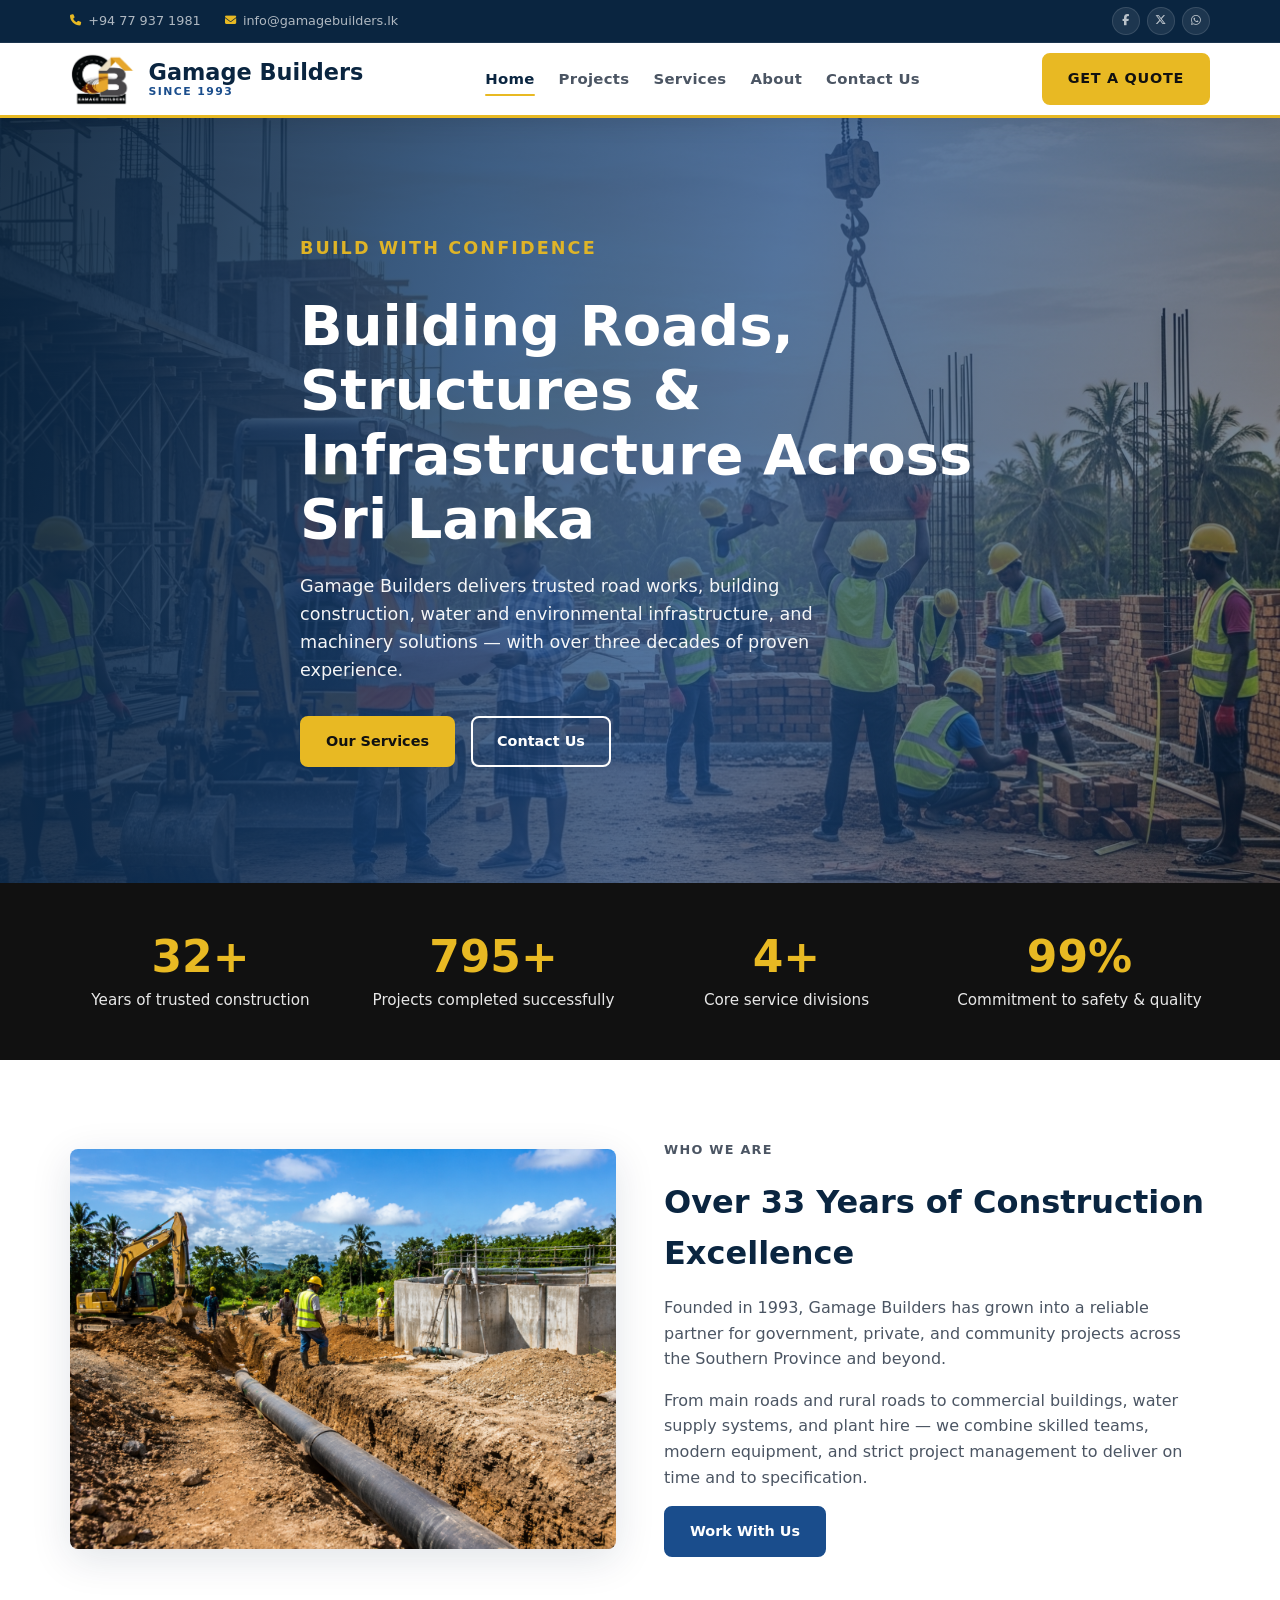
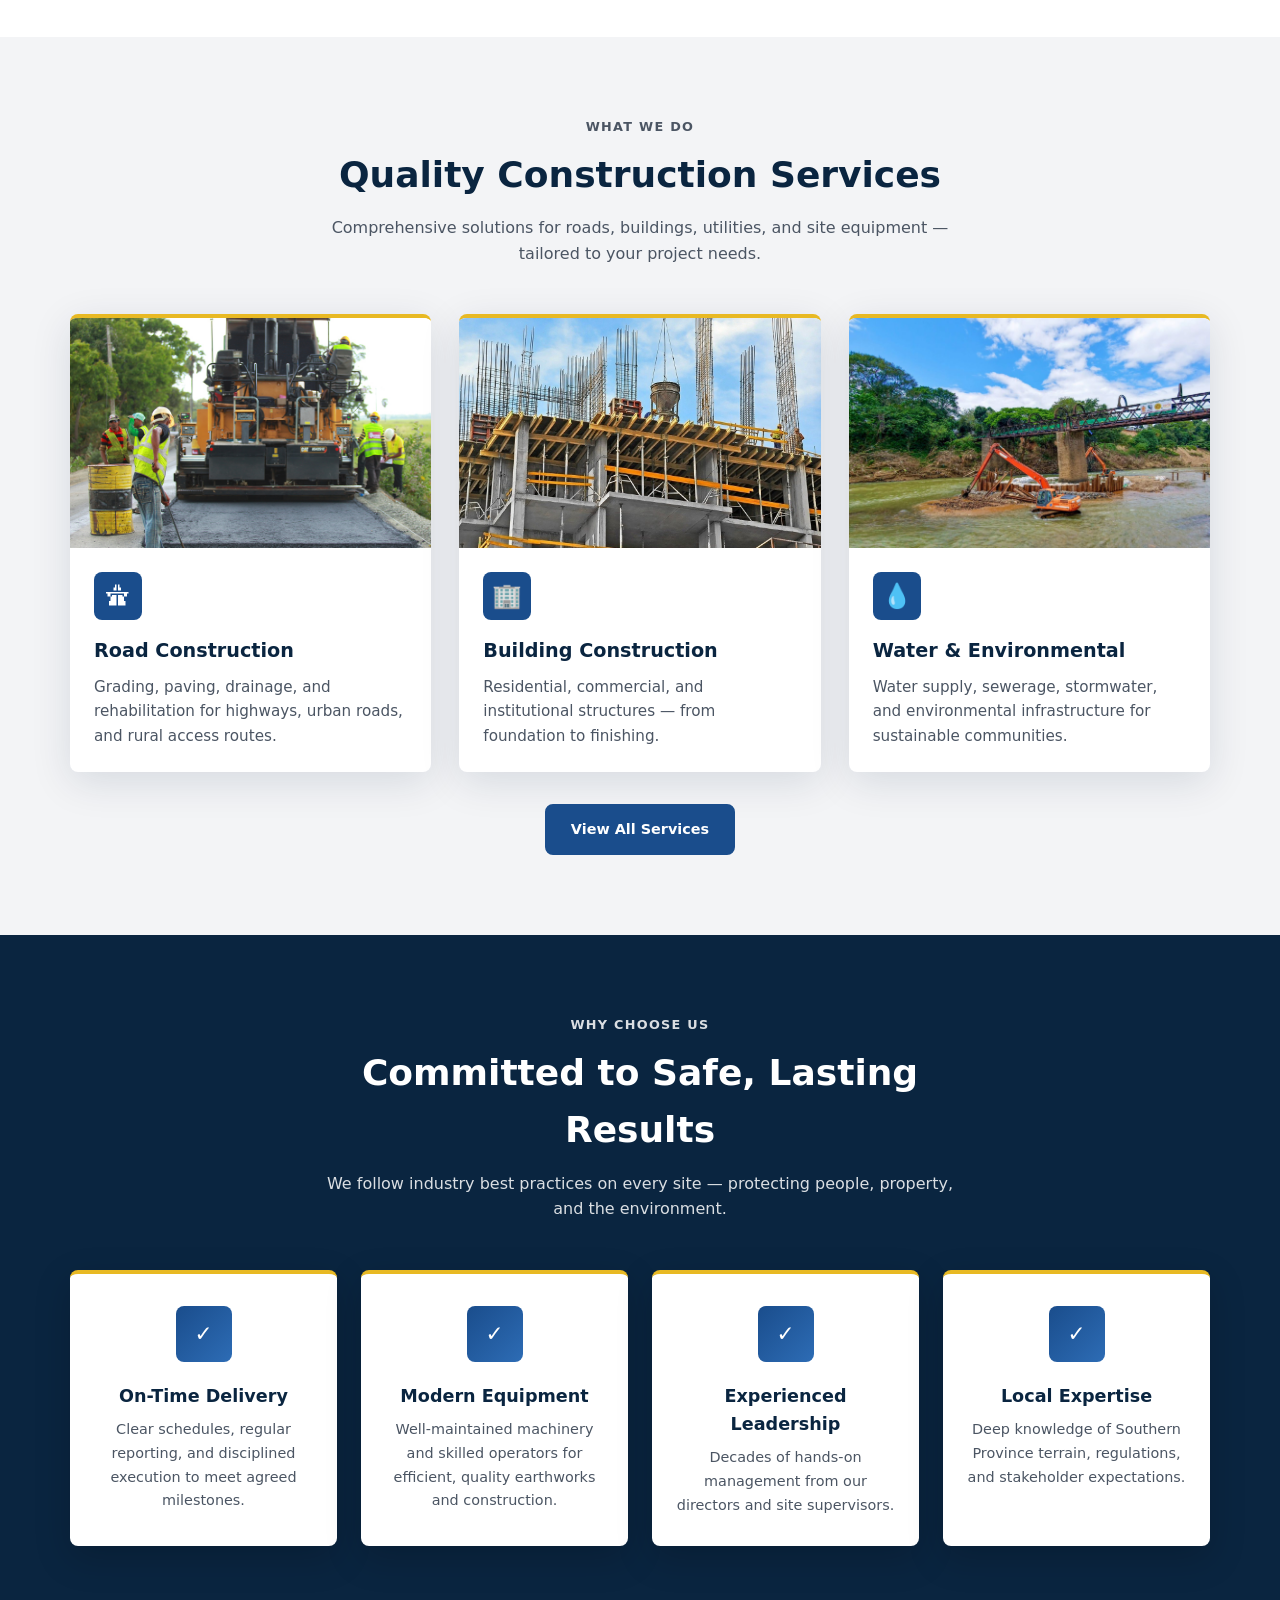
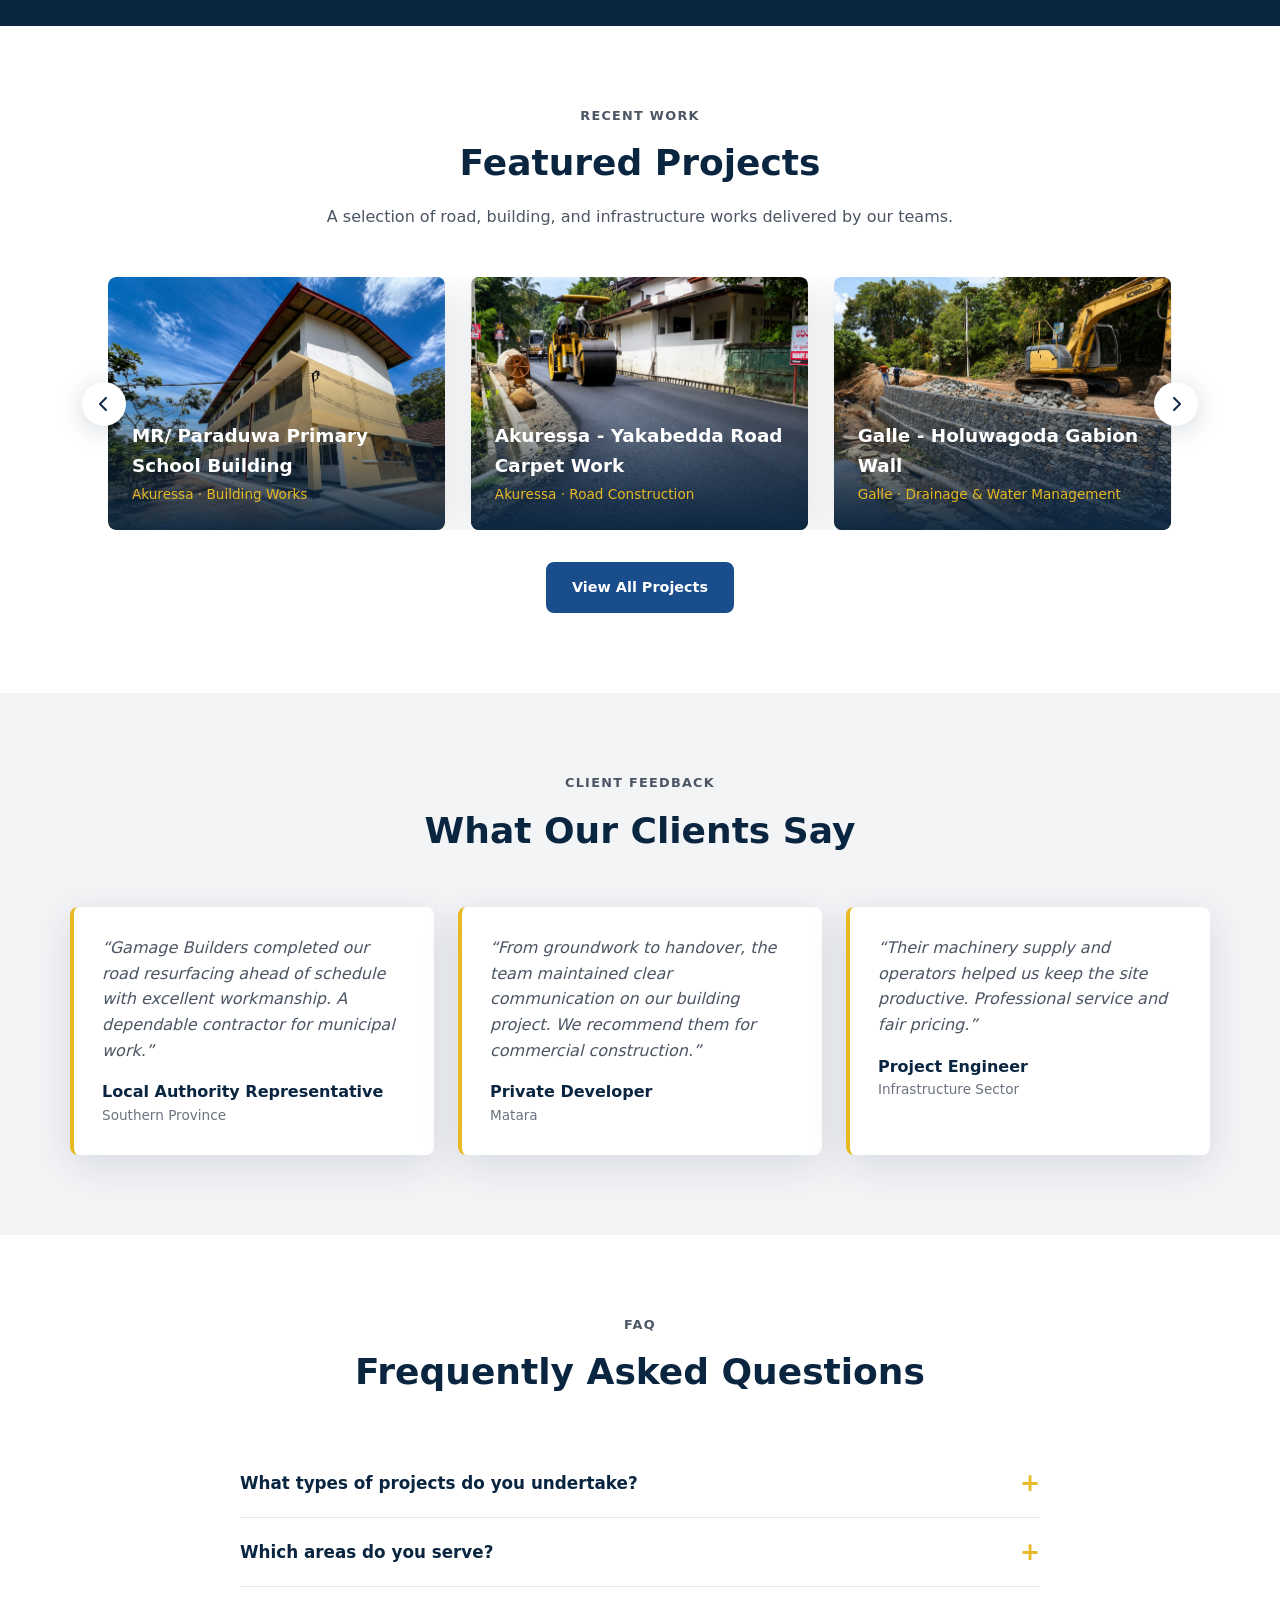
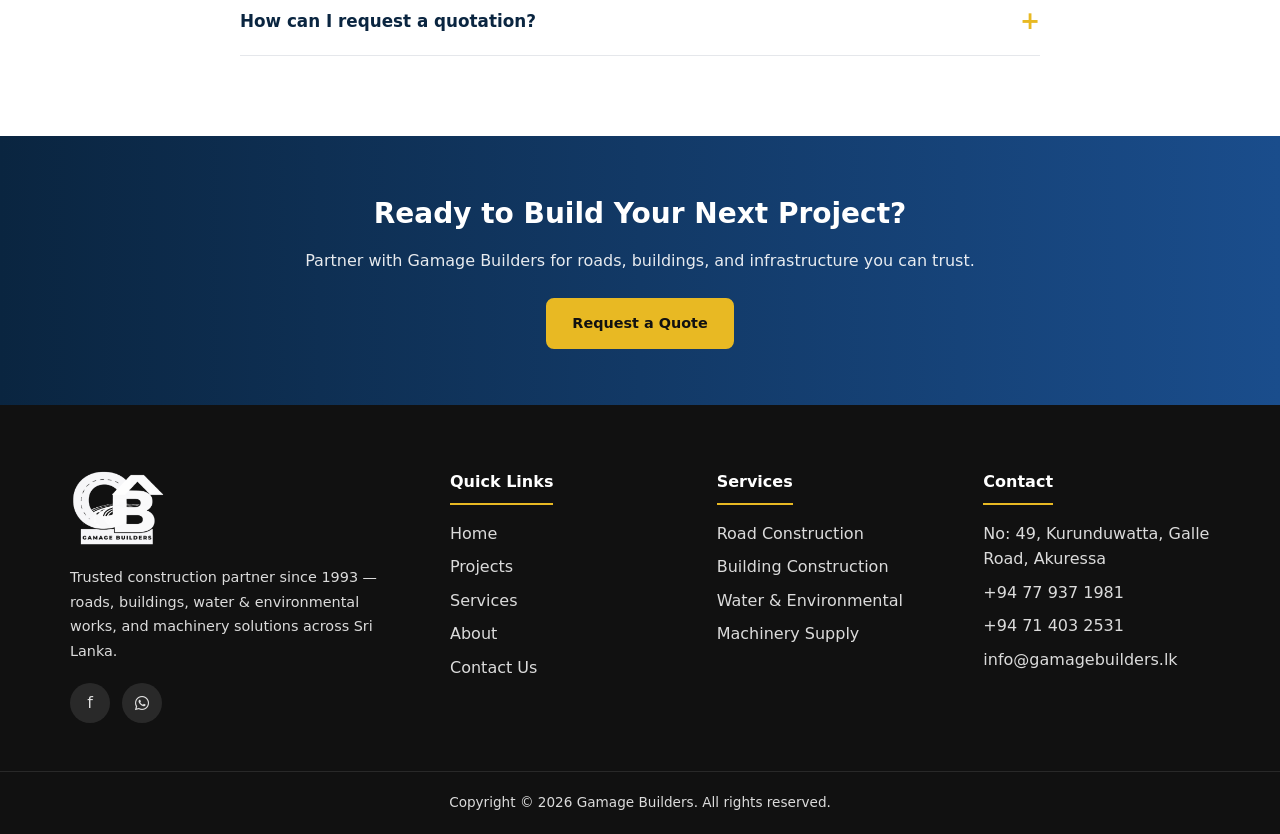
==== index.html @ 57e4299c "added the project" ====
<!DOCTYPE html>
<html lang="en">
<head>
  <meta charset="UTF-8">
  <meta name="viewport" content="width=device-width, initial-scale=1.0">
  <meta name="description" content="Gamage Builders — Road, building, water & environmental construction, and machinery supply in Southern Sri Lanka since 1993.">
  <title>Home | Gamage Builders</title>
  <link rel="stylesheet" href="css/style.css">
  <link rel="stylesheet" href="https://cdnjs.cloudflare.com/ajax/libs/font-awesome/6.5.0/css/all.min.css">
  <link rel="icon" href="images/logo.svg" type="image/svg+xml">
</head>
<body>
  <header class="site-header">
    <div class="header-top">
      <div class="container header-top__inner">
        <div class="header-contact-info">
          <a href="tel:+94779371981"><i class="fa-solid fa-phone"></i> +94 77 937 1981</a>
          <a href="mailto:info@gamagebuilders.lk"><i class="fa-solid fa-envelope"></i> info@gamagebuilders.lk</a>
        </div>
        <div class="header-socials" aria-label="Social media">
          <a href="https://www.facebook.com/gamagebuilders" target="_blank" rel="noopener noreferrer" title="Facebook"><i class="fa-brands fa-facebook-f"></i></a>
          <a href="https://twitter.com/" target="_blank" rel="noopener noreferrer" title="Twitter / X"><i class="fa-brands fa-x-twitter"></i></a>
          <!-- <a href="https://instagram.com/" target="_blank" rel="noopener noreferrer" title="Instagram"><i class="fa-brands fa-instagram"></i></a>
          <a href="https://linkedin.com/" target="_blank" rel="noopener noreferrer" title="LinkedIn"><i class="fa-brands fa-linkedin-in"></i></a> -->
          <a href="https://wa.me/94779371981" target="_blank" rel="noopener noreferrer" title="WhatsApp"><i class="fa-brands fa-whatsapp"></i></a>
        </div>
      </div>
    </div>
    <div class="header-nav">
      <div class="container header-nav__inner">
        <a href="index.html" class="logo">
          <img src="images/Company_Logo.png" alt="Gamage Builders" width="160" height="50"
               onerror="this.onerror=null;this.src='images/logo.svg';">
          <div class="logo__text">Gamage Builders<span>Since 1993</span></div>
        </a>
        <nav class="main-nav" aria-label="Main navigation">
          <ul>
            <li><a href="index.html" class="active">Home</a></li>
            <li><a href="projects.html">Projects</a></li>
            <li><a href="services.html">Services</a></li>
            <li><a href="about.html">About</a></li>
            <li><a href="contact.html">Contact Us</a></li>
          </ul>
        </nav>
        <a href="contact.html" class="btn btn--primary header-quote">Get A Quote</a>
        <button class="nav-toggle" type="button" aria-label="Open menu" aria-expanded="false">
          <span></span><span></span><span></span>
        </button>
      </div>
    </div>
  </header>

  <main>
    <section class="hero">
      <div class="hero__bg" aria-hidden="true"></div>
      <div class="container hero__content">
        <p class="hero__eyebrow">Build With Confidence</p>
        <h1>Building Roads, Structures & Infrastructure Across Sri Lanka</h1>
        <p>Gamage Builders delivers trusted road works, building construction, water and environmental infrastructure, and machinery solutions — with over three decades of proven experience.</p>
        <div class="hero__actions">
          <a href="services.html" class="btn btn--primary">Our Services</a>
          <a href="contact.html" class="btn btn--outline">Contact Us</a>
        </div>
      </div>
    </section>

    <section class="stats">
      <div class="container stats__grid">
        <div>
          <div class="stat__number" data-count="33" data-suffix="+">0+</div>
          <p class="stat__label">Years of trusted construction</p>
        </div>
        <div>
          <div class="stat__number" data-count="800" data-suffix="+">0+</div>
          <p class="stat__label">Projects completed successfully</p>
        </div>
        <div>
          <div class="stat__number" data-count="5" data-suffix="+">0</div>
          <p class="stat__label">Core service divisions</p>
        </div>
        <div>
          <div class="stat__number" data-count="100" data-suffix="%">0%</div>
          <p class="stat__label">Commitment to safety & quality</p>
        </div>
      </div>
    </section>

    <section class="section">
      <div class="container split">
        <div class="split__image">
          <img src="images/Home/WeAre1.png" alt="Gamage Builders at work on site">
        </div>
        <div>
          <p class="section__eyebrow">Who We Are</p>
          <h2>Over 33 Years of Construction Excellence</h2>
          <p>Founded in 1993, Gamage Builders has grown into a reliable partner for government, private, and community projects across the Southern Province and beyond.</p>
          <p>From main roads and rural roads to commercial buildings, water supply systems, and plant hire — we combine skilled teams, modern equipment, and strict project management to deliver on time and to specification.</p>
          <a href="about.html" class="btn btn--blue">Work With Us</a>
        </div>
      </div>
    </section>

    <section class="section section--gray">
      <div class="container">
        <header class="section__header">
          <p class="section__eyebrow">What We Do</p>
          <h2>Quality Construction Services</h2>
          <p>Comprehensive solutions for roads, buildings, utilities, and site equipment — tailored to your project needs.</p>
        </header>
        <div class="card-grid">
          <article class="service-card">
            <div class="service-card__img">
              <img src="images/road_construction.jpg" alt="Road construction">
            </div>
            <div class="service-card__body">
              <div class="service-card__icon" aria-hidden="true">&#128739;</div>
              <h3>Road Construction</h3>
              <p>Grading, paving, drainage, and rehabilitation for highways, urban roads, and rural access routes.</p>
            </div>
          </article>
          <article class="service-card">
            <div class="service-card__img">
              <img src="images/b_con_4.jpeg" alt="Building construction">
            </div>
            <div class="service-card__body">
              <div class="service-card__icon" aria-hidden="true">&#127970;</div>
              <h3>Building Construction</h3>
              <p>Residential, commercial, and institutional structures — from foundation to finishing.</p>
            </div>
          </article>
          <article class="service-card">
            <div class="service-card__img">
              <img src="images/water_con_2.png" alt="Water infrastructure">
            </div>
            <div class="service-card__body">
              <div class="service-card__icon" aria-hidden="true">&#128167;</div>
              <h3>Water & Environmental</h3>
              <p>Water supply, sewerage, stormwater, and environmental infrastructure for sustainable communities.</p>
            </div>
          </article>
        </div>
        <p class="text-center mt-2">
          <a href="services.html" class="btn btn--blue">View All Services</a>
        </p>
      </div>
    </section>

    <section class="section section--dark">
      <div class="container">
        <header class="section__header">
          <p class="section__eyebrow">Why Choose Us</p>
          <h2>Committed to Safe, Lasting Results</h2>
          <p>We follow industry best practices on every site — protecting people, property, and the environment.</p>
        </header>
        <div class="features features--cards">
          <article class="feature-card">
            <div class="feature-card__icon" aria-hidden="true">&#10003;</div>
            <h3>On-Time Delivery</h3>
            <p>Clear schedules, regular reporting, and disciplined execution to meet agreed milestones.</p>
          </article>
          <article class="feature-card">
            <div class="feature-card__icon" aria-hidden="true">&#10003;</div>
            <h3>Modern Equipment</h3>
            <p>Well-maintained machinery and skilled operators for efficient, quality earthworks and construction.</p>
          </article>
          <article class="feature-card">
            <div class="feature-card__icon" aria-hidden="true">&#10003;</div>
            <h3>Experienced Leadership</h3>
            <p>Decades of hands-on management from our directors and site supervisors.</p>
          </article>
          <article class="feature-card">
            <div class="feature-card__icon" aria-hidden="true">&#10003;</div>
            <h3>Local Expertise</h3>
            <p>Deep knowledge of Southern Province terrain, regulations, and stakeholder expectations.</p>
          </article>
        </div>
      </div>
    </section>

    <section class="section">
      <div class="container">
        <header class="section__header">
          <p class="section__eyebrow">Recent Work</p>
          <h2>Featured Projects</h2>
          <p>A selection of road, building, and infrastructure works delivered by our teams.</p>
        </header>
        <div class="featured-carousel" data-featured-carousel aria-roledescription="carousel" aria-label="Featured projects">
          <button type="button" class="featured-carousel__arrow featured-carousel__arrow--prev" aria-label="Show previous projects" aria-controls="featured-carousel-track">
            <i class="fa-solid fa-chevron-left" aria-hidden="true"></i>
          </button>
          <div class="featured-carousel__viewport">
            <div class="featured-carousel__track" id="featured-carousel-track">
              <a href="projects.html" class="project-card featured-carousel__slide">
                <img src="images/Projects/Paraduwa.png" alt="MR/ Paraduwa Primary School Building">
                <div class="project-card__overlay">
                  <h3>MR/ Paraduwa Primary School Building</h3>
                  <span>Akuressa · Building Works</span>
                </div>
              </a>
              <a href="projects.html" class="project-card featured-carousel__slide">
                <img src="images/Projects/Yakabedda.png" alt="Akuressa - Yakabedda Road Carpet Work">
                <div class="project-card__overlay">
                  <h3>Akuressa - Yakabedda Road Carpet Work</h3>
                  <span>Akuressa · Road Construction</span>
                </div>
              </a>
              <a href="projects.html" class="project-card featured-carousel__slide">
                <img src="images/Projects/Holuwagoda.png" alt="Galle - Holuwagoda Gabion Wall">
                <div class="project-card__overlay">
                  <h3>Galle - Holuwagoda Gabion Wall</h3>
                  <span>Galle · Drainage & Water Management</span>
                </div>
              </a>
              <a href="projects.html" class="project-card featured-carousel__slide">
                <img src="images/Projects/AkuressaHospital.png" alt="Akuressa Hospital Drainage">
                <div class="project-card__overlay">
                  <h3>Akuressa Hospital Drainage</h3>
                  <span>Civil Works · Drainage</span>
                </div>
              </a>
              <a href="projects.html" class="project-card featured-carousel__slide">
                <img src="images/Projects/AkuressaYouth.png" alt="Akuressa Youth Building Remaining Works">
                <div class="project-card__overlay">
                  <h3>Akuressa Youth Building Remaining Works</h3>
                  <span>Akuressa · Building Work</span>
                </div>
              </a>
              <a href="projects.html" class="project-card featured-carousel__slide">
                <img src="images/Projects/Derangala.png" alt="Sandae Arana Elders Home Project">
                <div class="project-card__overlay">
                  <h3>Sandae Arana Elders Home Project</h3>
                  <span>Darangala · Building Construction</span>
                </div>
              </a>
              <a href="projects.html" class="project-card featured-carousel__slide">
                <img src="images/Projects/Lenama.png" alt="Deegala - Lenama Road Carpet Work">
                <div class="project-card__overlay">
                  <h3>Deegala - Lenama Road Carpet Work</h3>
                  <span>Maramba · Road Construction</span>
                </div>
              </a>
              <a href="projects.html" class="project-card featured-carousel__slide">
                <img src="images/Projects/Elamaldeniya.png" alt="Elamaldeniya Gabion Wall Development">
                <div class="project-card__overlay">
                  <h3>Elamaldeniya Gabion Wall Development</h3>
                  <span>Elamaldeniya · Environmental Infrastructure</span>
                </div>
              </a>
              <a href="projects.html" class="project-card featured-carousel__slide">
                <img src="images/Projects/Kiralakale.png" alt="Kirala Kale Canal Restoration & Road Improvement">
                <div class="project-card__overlay">
                  <h3>Kirala Kale Canal Restoration & Road Improvement</h3>
                  <span>Kirala Kale · Environmental Infrastructure</span>
                </div>
              </a>
            </div>
          </div>
          <button type="button" class="featured-carousel__arrow featured-carousel__arrow--next" aria-label="Show next projects" aria-controls="featured-carousel-track">
            <i class="fa-solid fa-chevron-right" aria-hidden="true"></i>
          </button>
        </div>
        <p class="text-center mt-2">
          <a href="projects.html" class="btn btn--blue">View All Projects</a>
        </p>
      </div>
    </section>

    <section class="section section--gray">
      <div class="container">
        <header class="section__header">
          <p class="section__eyebrow">Client Feedback</p>
          <h2>What Our Clients Say</h2>
        </header>
        <div class="testimonial-grid">
          <blockquote class="testimonial">
            <p>“Gamage Builders completed our road resurfacing ahead of schedule with excellent workmanship. A dependable contractor for municipal work.”</p>
            <cite>Local Authority Representative<span>Southern Province</span></cite>
          </blockquote>
          <blockquote class="testimonial">
            <p>“From groundwork to handover, the team maintained clear communication on our building project. We recommend them for commercial construction.”</p>
            <cite>Private Developer<span>Matara</span></cite>
          </blockquote>
          <blockquote class="testimonial">
            <p>“Their machinery supply and operators helped us keep the site productive. Professional service and fair pricing.”</p>
            <cite>Project Engineer<span>Infrastructure Sector</span></cite>
          </blockquote>
        </div>
      </div>
    </section>

    <section class="section">
      <div class="container">
        <header class="section__header">
          <p class="section__eyebrow">FAQ</p>
          <h2>Frequently Asked Questions</h2>
        </header>
        <div class="faq-list">
          <div class="faq-item">
            <button type="button" class="faq-question">What types of projects do you undertake?</button>
            <div class="faq-answer">
              <p>We handle road construction, building works, water and environmental infrastructure, machinery hire, and related civil engineering services for public and private clients.</p>
            </div>
          </div>
          <div class="faq-item">
            <button type="button" class="faq-question">Which areas do you serve?</button>
            <div class="faq-answer">
              <p>We regularly work across the Southern Province and other regions of Sri Lanka, depending on project scope.</p>
            </div>
          </div>
          <div class="faq-item">
            <button type="button" class="faq-question">How can I request a quotation?</button>
            <div class="faq-answer">
              <p>Call us, email info@gamagebuilders.lk, or use the contact form on our website with your project details. We will respond promptly to discuss requirements and site visits.</p>
            </div>
          </div>
        </div>
      </div>
    </section>

    <section class="cta-band">
      <div class="container">
        <h2>Ready to Build Your Next Project?</h2>
        <p>Partner with Gamage Builders for roads, buildings, and infrastructure you can trust.</p>
        <a href="contact.html" class="btn btn--primary">Request a Quote</a>
      </div>
    </section>
  </main>

  <footer class="site-footer">
    <div class="container footer-grid">
      <div class="footer-brand">
        <img src="images/Logo/logo_mono_2.png" alt="Gamage Builders">
        <p>Trusted construction partner since 1993 — roads, buildings, water & environmental works, and machinery solutions across Sri Lanka.</p>
        <div class="social-links" aria-label="Social media">
          <a href="https://www.facebook.com/gamagebuilders" target="_blank" rel="noopener noreferrer" title="Facebook">f</a>
          <!-- <a href="https://instagram.com/" target="_blank" rel="noopener noreferrer" title="Instagram">&#9679;</a>
          <a href="https://linkedin.com/" target="_blank" rel="noopener noreferrer" title="LinkedIn">in</a> -->
          <a href="https://wa.me/94779371981" target="_blank" rel="noopener noreferrer" title="WhatsApp"><i class="fa-brands fa-whatsapp"></i></a>
        </div>
      </div>
      <div>
        <h4>Quick Links</h4>
        <ul>
          <li><a href="index.html">Home</a></li>
          <li><a href="projects.html">Projects</a></li>
          <li><a href="services.html">Services</a></li>
          <li><a href="about.html">About</a></li>
          <li><a href="contact.html">Contact Us</a></li>
        </ul>
      </div>
      <div>
        <h4>Services</h4>
        <ul>
          <li><a href="services.html#roads">Road Construction</a></li>
          <li><a href="services.html#buildings">Building Construction</a></li>
          <li><a href="services.html#water">Water & Environmental</a></li>
          <li><a href="services.html#machinery">Machinery Supply</a></li>
        </ul>
      </div>
      <div>
        <h4>Contact</h4>
        <ul>
          <li>No: 49, Kurunduwatta, Galle Road, Akuressa</li>
          <li><a href="tel:+94779371981">+94 77 937 1981</a></li>
          <li><a href="tel:+94714032531">+94 71 403 2531</a></li>
          <li><a href="mailto:info@gamagebuilders.lk">info@gamagebuilders.lk</a></li>
        </ul>
      </div>
    </div>
    <div class="footer-bottom">
      <div class="container">
        <p>Copyright &copy; <span id="year"></span> Gamage Builders. All rights reserved.</p>
      </div>
    </div>
  </footer>

  <script src="js/main.js"></script>
</body>
</html>
---- css/style.css ----
/* Gamage Builders — Construction Company Theme */
:root {
  --blue-dark: #0a2540;
  --blue: #1a4d8c;
  --blue-light: #2d6cb5;
  --yellow: #e8b923;
  --yellow-light: #f5d78e;
  --black: #111111;
  --gray-900: #1f2937;
  --gray-700: #4b5563;
  --gray-500: #6b7280;
  --gray-200: #e5e7eb;
  --gray-100: #f3f4f6;
  --white: #ffffff;
  --font: "Segoe UI", system-ui, -apple-system, BlinkMacSystemFont, sans-serif;
  --shadow: 0 10px 40px rgba(10, 37, 64, 0.12);
  --radius: 8px;
  --transition: 0.25s ease;
  --header-h: 114px;
}

*,
*::before,
*::after {
  box-sizing: border-box;
  margin: 0;
  padding: 0;
}

html {
  scroll-behavior: smooth;
}

body {
  font-family: var(--font);
  color: var(--gray-900);
  line-height: 1.6;
  background: var(--white);
}

img {
  max-width: 100%;
  height: auto;
  display: block;
}

a {
  color: inherit;
  text-decoration: none;
}

ul {
  list-style: none;
}

.container {
  width: min(1140px, 92%);
  margin-inline: auto;
}

/* Header */
.site-header {
  position: sticky;
  top: 0;
  z-index: 1000;
  box-shadow: 0 2px 24px rgba(0, 0, 0, 0.12);
  transition: box-shadow var(--transition);
}

.site-header.scrolled {
  box-shadow: 0 4px 32px rgba(0, 0, 0, 0.18);
}

.header-top {
  background: var(--blue-dark);
  border-bottom: 1px solid rgba(255, 255, 255, 0.07);
}

.header-top__inner {
  display: flex;
  align-items: center;
  justify-content: space-between;
  height: 42px;
  gap: 1.5rem;
}

.header-contact-info {
  display: flex;
  align-items: center;
  gap: 1.5rem;
}

.header-contact-info a {
  display: inline-flex;
  align-items: center;
  gap: 0.45rem;
  font-size: 0.8rem;
  color: rgba(255, 255, 255, 0.68);
  font-weight: 500;
  transition: color var(--transition);
}

.header-contact-info a:hover {
  color: var(--yellow);
}

.header-contact-info a i {
  color: var(--yellow);
  font-size: 0.7rem;
}

.header-socials {
  display: flex;
  align-items: center;
  gap: 0.45rem;
}

.header-socials a {
  width: 28px;
  height: 28px;
  display: inline-flex;
  align-items: center;
  justify-content: center;
  border-radius: 50%;
  color: rgba(255, 255, 255, 0.7);
  background: rgba(255, 255, 255, 0.08);
  font-size: 0.7rem;
  border: 1px solid rgba(255, 255, 255, 0.12);
  transition: background var(--transition), color var(--transition), border-color var(--transition), transform var(--transition);
}

.header-socials a:hover {
  background: var(--yellow);
  color: var(--blue-dark);
  border-color: var(--yellow);
  transform: translateY(-2px);
}

.header-nav {
  background: var(--white);
  border-bottom: 3px solid var(--yellow);
}

.header-nav__inner {
  display: flex;
  align-items: center;
  justify-content: space-between;
  min-height: 72px;
  gap: 2rem;
}

.header-quote {
  border-radius: var(--radius);
  min-width: 148px;
  padding: 0.7rem 1.4rem;
  text-transform: uppercase;
  letter-spacing: 0.05em;
  font-size: 0.82rem;
}

.logo {
  display: flex;
  align-items: center;
  gap: 0.875rem;
  flex-shrink: 0;
  min-width: 0;
}

.logo img,
.logo svg {
  height: 54px;
  width: auto;
  object-fit: contain;
}

.logo__text {
  display: block;
  font-weight: 800;
  font-size: 1.4rem;
  color: var(--blue-dark);
  line-height: 1.15;
}

.logo__text span {
  display: block;
  font-size: 0.68rem;
  font-weight: 700;
  color: var(--blue);
  letter-spacing: 0.13em;
  text-transform: uppercase;
}

.main-nav {
  display: flex;
  align-items: center;
  gap: 2rem;
  margin-left: 0;
}

.main-nav ul {
  display: flex;
  gap: 1.5rem;
}

.main-nav a {
  font-weight: 600;
  font-size: 0.93rem;
  color: var(--gray-700);
  position: relative;
  padding: 0.25rem 0;
  letter-spacing: 0.02em;
  transition: color var(--transition);
}

.main-nav a:hover {
  color: var(--blue-dark);
}

.main-nav a::after {
  content: "";
  position: absolute;
  left: 0;
  bottom: -4px;
  width: 0;
  height: 2px;
  background: var(--yellow);
  border-radius: 2px;
  transition: width var(--transition);
}

.main-nav a:hover::after,
.main-nav a.active::after {
  width: 100%;
}

.main-nav a.active {
  color: var(--blue-dark);
  font-weight: 700;
}

.btn {
  display: inline-flex;
  align-items: center;
  justify-content: center;
  gap: 0.5rem;
  padding: 0.75rem 1.5rem;
  font-weight: 700;
  font-size: 0.9rem;
  border: 2px solid transparent;
  border-radius: var(--radius);
  cursor: pointer;
  transition: background var(--transition), color var(--transition), border-color var(--transition), transform 0.15s;
}

.btn:hover {
  transform: translateY(-1px);
}

.btn--primary {
  background: var(--yellow);
  color: var(--black);
  border-color: var(--yellow);
}

.btn--primary:hover {
  background: var(--yellow-light);
  border-color: var(--yellow-light);
}

.btn--outline {
  background: transparent;
  color: var(--white);
  border-color: var(--white);
}

.btn--outline:hover {
  background: var(--white);
  color: var(--blue-dark);
}

.btn--blue {
  background: var(--blue);
  color: var(--white);
  border-color: var(--blue);
}

.btn--blue:hover {
  background: var(--blue-dark);
  border-color: var(--blue-dark);
}

.nav-toggle {
  display: none;
  flex-direction: column;
  gap: 5px;
  background: none;
  border: none;
  cursor: pointer;
  padding: 0.5rem;
}

.nav-toggle span {
  width: 26px;
  height: 3px;
  background: var(--blue-dark);
  border-radius: 2px;
  transition: var(--transition);
}

/* Hero */
.hero {
  position: relative;
  min-height: 85vh;
  display: flex;
  align-items: center;
  color: var(--white);
  overflow: hidden;
}

.hero__bg {
  position: absolute;
  inset: 0;
  background:
    linear-gradient(105deg, rgba(10, 37, 64, 0.92) 0%, rgba(26, 77, 140, 0.75) 55%, rgba(10, 37, 64, 0.5) 100%),
    url("../images/banner_2.jpg") center / cover no-repeat;
}

.hero__content {
  position: relative;
  z-index: 1;
  padding: 4rem 0;
  max-width: 680px;
}

.hero__eyebrow {
  color: var(--yellow);
  font-weight: 700;
  text-transform: uppercase;
  letter-spacing: 0.12em;
  font-size: 0.85rem;
  margin-bottom: 0.75rem;
}

.hero h1 {
  font-size: clamp(2.25rem, 5vw, 3.5rem);
  line-height: 1.15;
  margin-bottom: 1.25rem;
  font-weight: 800;
}

.hero p {
  font-size: 1.1rem;
  opacity: 0.95;
  margin-bottom: 2rem;
  max-width: 540px;
}

.hero__actions {
  display: flex;
  flex-wrap: wrap;
  gap: 1rem;
}

/* Page hero (inner pages) */
.page-hero {
  background: linear-gradient(135deg, var(--blue-dark), var(--blue));
  color: var(--white);
  padding: 3.5rem 0;
  text-align: center;
}

.page-hero h1 {
  font-size: clamp(2rem, 4vw, 2.75rem);
  margin-bottom: 0.5rem;
}

.page-hero p {
  opacity: 0.9;
  max-width: 600px;
  margin-inline: auto;
}

.breadcrumb {
  font-size: 0.9rem;
  margin-top: 1rem;
  opacity: 0.85;
}

.breadcrumb a:hover {
  color: var(--yellow);
}

/* Section */
.section {
  padding: 5rem 0;
}

.section--gray {
  background: var(--gray-100);
}

.section--dark {
  background: var(--blue-dark);
  color: var(--white);
}

.section__header {
  text-align: center;
  max-width: 640px;
  margin: 0 auto 3rem;
}

.section__eyebrow {
  color: var(--yellow);
  font-weight: 700;
  text-transform: uppercase;
  letter-spacing: 0.1em;
  font-size: 0.8rem;
  margin-bottom: 0.5rem;
}

.section--dark .section__eyebrow {
  color: var(--yellow-light);
}

.section__header h2 {
  font-size: clamp(1.75rem, 3vw, 2.25rem);
  color: var(--blue-dark);
  margin-bottom: 0.75rem;
}

.section--dark .section__header h2 {
  color: var(--white);
}

.section__header p {
  color: var(--gray-700);
}

.section--dark .section__header p {
  color: rgba(255, 255, 255, 0.85);
}

/* Stats */
.stats {
  background: var(--black);
  color: var(--white);
  padding: 3rem 0;
}

.stats__grid {
  display: grid;
  grid-template-columns: repeat(auto-fit, minmax(200px, 1fr));
  gap: 2rem;
  text-align: center;
}

.stat__number {
  font-size: clamp(2rem, 4vw, 2.75rem);
  font-weight: 800;
  color: var(--yellow);
  line-height: 1.2;
}

.stat__label {
  font-size: 0.95rem;
  opacity: 0.9;
  margin-top: 0.25rem;
}

/* About split */
.split {
  display: grid;
  grid-template-columns: 1fr 1fr;
  gap: 3rem;
  align-items: center;
}

.split__image {
  border-radius: var(--radius);
  overflow: hidden;
  box-shadow: var(--shadow);
}

.split__image img {
  width: 100%;
  height: 400px;
  object-fit: cover;
}

.split h2 {
  font-size: 2rem;
  color: var(--blue-dark);
  margin-bottom: 1rem;
}

.split p {
  color: var(--gray-700);
  margin-bottom: 1rem;
}

/* Cards */
.card-grid {
  display: grid;
  grid-template-columns: repeat(auto-fill, minmax(280px, 1fr));
  gap: 1.75rem;
}

.service-card {
  background: var(--white);
  border-radius: var(--radius);
  overflow: hidden;
  box-shadow: var(--shadow);
  transition: transform var(--transition), box-shadow var(--transition);
  border-top: 4px solid var(--yellow);
}

.service-card:hover {
  transform: translateY(-6px);
  box-shadow: 0 16px 48px rgba(10, 37, 64, 0.18);
}

.service-card__img {
  height: 230px;
  overflow: hidden;
}

.service-card__img img {
  width: 100%;
  height: 100%;
  object-fit: cover;
  transition: transform 0.4s ease;
}

.service-card:hover .service-card__img img {
  transform: scale(1.05);
}

.service-card__body {
  padding: 1.5rem;
}

.service-card__icon {
  width: 48px;
  height: 48px;
  background: var(--blue);
  color: var(--white);
  border-radius: var(--radius);
  display: flex;
  align-items: center;
  justify-content: center;
  font-size: 1.5rem;
  margin-bottom: 1rem;
}

.service-card h3 {
  font-size: 1.2rem;
  color: var(--blue-dark);
  margin-bottom: 0.5rem;
}

.service-card p {
  color: var(--gray-700);
  font-size: 0.95rem;
}

/* Project card */
.project-card {
  position: relative;
  border-radius: var(--radius);
  overflow: hidden;
  aspect-ratio: 4/3;
  box-shadow: var(--shadow);
}

.project-card img {
  width: 100%;
  height: 100%;
  object-fit: cover;
  transition: transform 0.5s ease;
}

.project-card:hover img {
  transform: scale(1.08);
}

.project-card__overlay {
  position: absolute;
  inset: 0;
  background: linear-gradient(to top, rgba(10, 37, 64, 0.95) 0%, transparent 60%);
  display: flex;
  flex-direction: column;
  justify-content: flex-end;
  padding: 1.5rem;
  color: var(--white);
}

.project-card__overlay h3 {
  font-size: 1.15rem;
  margin-bottom: 0.25rem;
}

.project-card__overlay span {
  font-size: 0.85rem;
  color: var(--yellow);
}

/* Featured projects carousel (home) */
.featured-carousel {
  position: relative;
  padding-inline: clamp(1rem, 3vw, 2.5rem);
}

.featured-carousel__viewport {
  overflow: hidden;
  border-radius: var(--radius);
  touch-action: pan-y;
}

.featured-carousel__track {
  display: flex;
  gap: clamp(1rem, 2vw, 1.75rem);
  transition: transform 0.55s cubic-bezier(0.33, 1, 0.68, 1);
  will-change: transform;
}

@media (prefers-reduced-motion: reduce) {
  .featured-carousel__track {
    transition: none;
  }
}

.featured-carousel__slide {
  flex-shrink: 0;
  width: 100%;
}

.featured-carousel__arrow {
  position: absolute;
  top: 50%;
  transform: translateY(-50%);
  width: 44px;
  height: 44px;
  border: none;
  border-radius: 50%;
  background: var(--white);
  color: var(--blue-dark);
  box-shadow: 0 4px 24px rgba(10, 37, 64, 0.18);
  cursor: pointer;
  z-index: 2;
  display: flex;
  align-items: center;
  justify-content: center;
  font-size: 1rem;
  transition: background var(--transition), color var(--transition), box-shadow var(--transition);
}

.featured-carousel__arrow:hover {
  background: var(--yellow);
  color: var(--black);
  box-shadow: 0 6px 28px rgba(10, 37, 64, 0.22);
}

.featured-carousel__arrow:focus-visible {
  outline: 3px solid var(--yellow);
  outline-offset: 2px;
}

.featured-carousel__arrow--prev {
  left: 0.75rem;
}

.featured-carousel__arrow--next {
  right: 0.75rem;
}

@media (max-width: 480px) {
  .featured-carousel {
    padding-inline: 0.25rem;
  }

  .featured-carousel__arrow {
    width: 34px;
    height: 34px;
    font-size: 0.82rem;
  }

  .featured-carousel__arrow--prev {
    left: 0.5rem;
  }

  .featured-carousel__arrow--next {
    right: 0.5rem;
  }

  .featured-carousel .project-card {
    aspect-ratio: 16/11;
  }

  .featured-carousel .project-card__overlay {
    padding: 1rem;
  }

  .featured-carousel .project-card__overlay h3 {
    font-size: 1rem;
  }

  .featured-carousel .project-card__overlay span {
    font-size: 0.78rem;
  }
}

/* Features */
.features {
  display: grid;
  grid-template-columns: repeat(auto-fit, minmax(240px, 1fr));
  gap: 2rem;
}

.feature {
  display: flex;
  gap: 1rem;
  align-items: flex-start;
}

.feature__icon {
  flex-shrink: 0;
  width: 52px;
  height: 52px;
  background: var(--yellow);
  color: var(--black);
  border-radius: 50%;
  display: flex;
  align-items: center;
  justify-content: center;
  font-weight: 800;
  font-size: 1.25rem;
}

.feature h3 {
  font-size: 1.05rem;
  color: var(--blue-dark);
  margin-bottom: 0.35rem;
}

.feature p {
  font-size: 0.9rem;
  color: var(--gray-700);
}

/* Why Choose Us — card layout (home) */
.features--cards {
  grid-template-columns: repeat(auto-fit, minmax(220px, 1fr));
  gap: 1.5rem;
}

.feature-card {
  background: var(--white);
  border-radius: var(--radius);
  padding: 2rem 1.5rem 1.75rem;
  text-align: center;
  box-shadow: 0 12px 36px rgba(0, 0, 0, 0.18);
  border-top: 4px solid var(--yellow);
  transition: transform var(--transition), box-shadow var(--transition);
}

.feature-card:hover {
  transform: translateY(-4px);
  box-shadow: 0 18px 44px rgba(0, 0, 0, 0.22);
}

.feature-card__icon {
  width: 56px;
  height: 56px;
  margin: 0 auto 1.25rem;
  background: linear-gradient(135deg, var(--blue), var(--blue-light));
  color: var(--white);
  border-radius: var(--radius);
  display: flex;
  align-items: center;
  justify-content: center;
  font-size: 1.35rem;
  font-weight: 800;
}

.feature-card h3 {
  font-size: 1.1rem;
  color: var(--blue-dark);
  margin-bottom: 0.5rem;
}

.feature-card p {
  font-size: 0.9rem;
  color: var(--gray-700);
  line-height: 1.65;
  margin: 0;
}

/* Team */
.team-grid {
  display: grid;
  grid-template-columns: repeat(auto-fit, minmax(260px, 1fr));
  gap: 2rem;
}

.team-card {
  background: var(--white);
  border-radius: var(--radius);
  padding: 2rem;
  text-align: center;
  box-shadow: var(--shadow);
  border-bottom: 4px solid var(--blue);
}

.team-card__avatar {
  width: 110px;
  height: 110px;
  margin: 0 auto 1rem;
  border-radius: 50%;
  background: linear-gradient(135deg, var(--blue), var(--blue-light));
  color: var(--white);
  display: flex;
  align-items: center;
  justify-content: center;
  font-size: 2rem;
  overflow: hidden;
  border: 3px solid var(--blue-light);
  box-shadow: 0 4px 16px rgba(10, 37, 64, 0.15);
  font-weight: 800;
}

.team-card__avatar img {
  width: 100%;
  height: 100%;
  object-fit: cover;
  object-position: top center;
  display: block;
}

.team-card h3 {
  color: var(--blue-dark);
  margin-bottom: 0.25rem;
}

.team-card .role {
  color: var(--yellow);
  font-weight: 700;
  font-size: 0.9rem;
  margin-bottom: 0.75rem;
}

.team-card p {
  font-size: 0.9rem;
  color: var(--gray-700);
}

/* Testimonials */
.testimonial-grid {
  display: grid;
  grid-template-columns: repeat(auto-fit, minmax(280px, 1fr));
  gap: 1.5rem;
}

.testimonial {
  background: var(--white);
  padding: 1.75rem;
  border-radius: var(--radius);
  box-shadow: var(--shadow);
  border-left: 4px solid var(--yellow);
}

.testimonial p {
  font-style: italic;
  color: var(--gray-700);
  margin-bottom: 1rem;
}

.testimonial cite {
  font-weight: 700;
  color: var(--blue-dark);
  font-style: normal;
}

.testimonial cite span {
  display: block;
  font-weight: 500;
  font-size: 0.85rem;
  color: var(--gray-500);
}

/* CTA band */
.cta-band {
  background: linear-gradient(90deg, var(--blue-dark), var(--blue));
  color: var(--white);
  padding: 3.5rem 0;
  text-align: center;
}

.cta-band h2 {
  font-size: 1.75rem;
  margin-bottom: 0.75rem;
}

.cta-band p {
  margin-bottom: 1.5rem;
  opacity: 0.9;
}

/* Contact */
.contact-grid {
  display: grid;
  grid-template-columns: 1fr 1.2fr;
  gap: 3rem;
  align-items: start;
}

.contact-info__item {
  display: flex;
  gap: 1rem;
  margin-bottom: 1.5rem;
}

.contact-info__icon {
  width: 48px;
  height: 48px;
  background: var(--blue);
  color: var(--white);
  border-radius: var(--radius);
  display: flex;
  align-items: center;
  justify-content: center;
  flex-shrink: 0;
  font-size: 1.25rem;
}

.contact-info h3 {
  font-size: 1rem;
  color: var(--blue-dark);
  margin-bottom: 0.25rem;
}

.contact-info a:hover {
  color: var(--blue);
}

.contact-form {
  background: var(--gray-100);
  padding: 2rem;
  border-radius: var(--radius);
  box-shadow: var(--shadow);
}

.form-group {
  margin-bottom: 1.25rem;
}

.form-group label {
  display: block;
  font-weight: 600;
  font-size: 0.9rem;
  margin-bottom: 0.35rem;
  color: var(--blue-dark);
}

.form-group input,
.form-group select,
.form-group textarea {
  width: 100%;
  padding: 0.75rem 1rem;
  border: 1px solid var(--gray-200);
  border-radius: var(--radius);
  font-family: inherit;
  font-size: 1rem;
  transition: border-color var(--transition);
}

.form-group input:focus,
.form-group select:focus,
.form-group textarea:focus {
  outline: none;
  border-color: var(--blue);
  box-shadow: 0 0 0 3px rgba(26, 77, 140, 0.15);
}

.form-group textarea {
  min-height: 140px;
  resize: vertical;
}

.form-row {
  display: grid;
  grid-template-columns: 1fr 1fr;
  gap: 1rem;
}

.form-message {
  margin-top: 1rem;
  padding: 0.75rem;
  border-radius: var(--radius);
  display: none;
}

.form-message.success {
  display: block;
  background: #d1fae5;
  color: #065f46;
}

.form-message.error {
  display: block;
  background: #fee2e2;
  color: #991b1b;
}

.map-wrap {
  margin-top: 3rem;
  border-radius: var(--radius);
  overflow: hidden;
  box-shadow: var(--shadow);
  height: 360px;
  background: var(--gray-200);
}

.map-wrap iframe {
  width: 100%;
  height: 100%;
  border: 0;
}

/* FAQ */
.faq-list {
  max-width: 800px;
  margin: 0 auto;
}

.faq-item {
  border-bottom: 1px solid var(--gray-200);
}

.faq-question {
  width: 100%;
  text-align: left;
  padding: 1.25rem 0;
  background: none;
  border: none;
  font-family: inherit;
  font-size: 1.05rem;
  font-weight: 700;
  color: var(--blue-dark);
  cursor: pointer;
  display: flex;
  justify-content: space-between;
  align-items: center;
  gap: 1rem;
}

.faq-question::after {
  content: "+";
  font-size: 1.5rem;
  color: var(--yellow);
  flex-shrink: 0;
}

.faq-item.open .faq-question::after {
  content: "−";
}

.faq-answer {
  max-height: 0;
  overflow: hidden;
  transition: max-height 0.35s ease;
}

.faq-answer p {
  padding-bottom: 1.25rem;
  color: var(--gray-700);
}

.faq-item.open .faq-answer {
  max-height: 200px;
}

/* Footer */
.site-footer {
  background: var(--black);
  color: rgba(255, 255, 255, 0.85);
  padding-top: 4rem;
}

.footer-grid {
  display: grid;
  grid-template-columns: 1.5fr repeat(3, 1fr);
  gap: 2.5rem;
  padding-bottom: 3rem;
}

.footer-brand img,
.footer-brand svg {
  height: 80px;
  margin-bottom: 1rem;
  display: block;
  margin-left: 0;
  margin-right: auto;
}

.footer-brand p {
  font-size: 0.9rem;
  line-height: 1.7;
  margin-bottom: 1.25rem;
}

.social-links {
  display: flex;
  gap: 0.75rem;
}

.social-links a {
  width: 40px;
  height: 40px;
  border-radius: 50%;
  background: rgba(255, 255, 255, 0.1);
  display: flex;
  align-items: center;
  justify-content: center;
  transition: background var(--transition), color var(--transition);
}

.social-links a:hover {
  background: var(--yellow);
  color: var(--black);
}

.site-footer h4 {
  color: var(--white);
  font-size: 1rem;
  margin-bottom: 1rem;
  padding-bottom: 0.5rem;
  border-bottom: 2px solid var(--yellow);
  display: inline-block;
}

.site-footer ul li {
  margin-bottom: 0.5rem;
}

.site-footer a:hover {
  color: var(--yellow);
}

.footer-bottom {
  border-top: 1px solid rgba(255, 255, 255, 0.1);
  padding: 1.25rem 0;
  text-align: center;
  font-size: 0.85rem;
}

.text-center {
  text-align: center;
}

.mt-2 {
  margin-top: 2rem;
}

/* Mobile */
@media (max-width: 900px) {
  .header-contact-info a:last-child {
    display: none;
  }

  .split,
  .contact-grid,
  .footer-grid {
    grid-template-columns: 1fr;
  }

  .form-row {
    grid-template-columns: 1fr;
  }
}

@media (max-width: 768px) {
  :root {
    --header-h: 72px;
  }

  .header-top {
    display: none;
  }

  .header-nav__inner {
    min-height: 68px;
    gap: 0.85rem;
  }

  .logo {
    gap: 0.75rem;
    flex: 1;
  }

  .logo img,
  .logo svg {
    height: 46px;
  }

  .logo__text {
    font-size: 1.15rem;
    line-height: 1.05;
    display: flex;
    flex-direction: column;
    justify-content: center;
    gap: 0.32rem;
  }

  .logo__text span {
    font-size: 0.6rem;
    line-height: 1;
    margin-top: 0;
  }

  .nav-toggle {
    display: flex;
    margin-left: 0;
    align-self: center;
  }

  .header-quote {
    display: none;
  }

  .main-nav {
    position: fixed;
    top: 0;
    right: -100%;
    width: min(300px, 85vw);
    height: 100vh;
    background: var(--white);
    flex-direction: column;
    align-items: flex-start;
    padding: 6rem 2rem 2rem;
    box-shadow: -10px 0 40px rgba(0, 0, 0, 0.15);
    transition: right var(--transition);
    gap: 1.5rem;
    margin-left: 0;
  }

  .main-nav a {
    color: var(--gray-900);
  }

  .main-nav a.active {
    color: var(--blue);
  }

  .main-nav.open {
    right: 0;
  }

  .main-nav ul {
    flex-direction: column;
    width: 100%;
  }

  .main-nav .btn {
    width: 100%;
  }

  .split__image img {
    height: 280px;
  }
}

@media (max-width: 420px) {
  .logo__text {
    font-size: 1rem;
    gap: 0.26rem;
  }

  .logo__text span {
    font-size: 0.55rem;
    letter-spacing: 0.09em;
    margin-top: 0;
  }
}
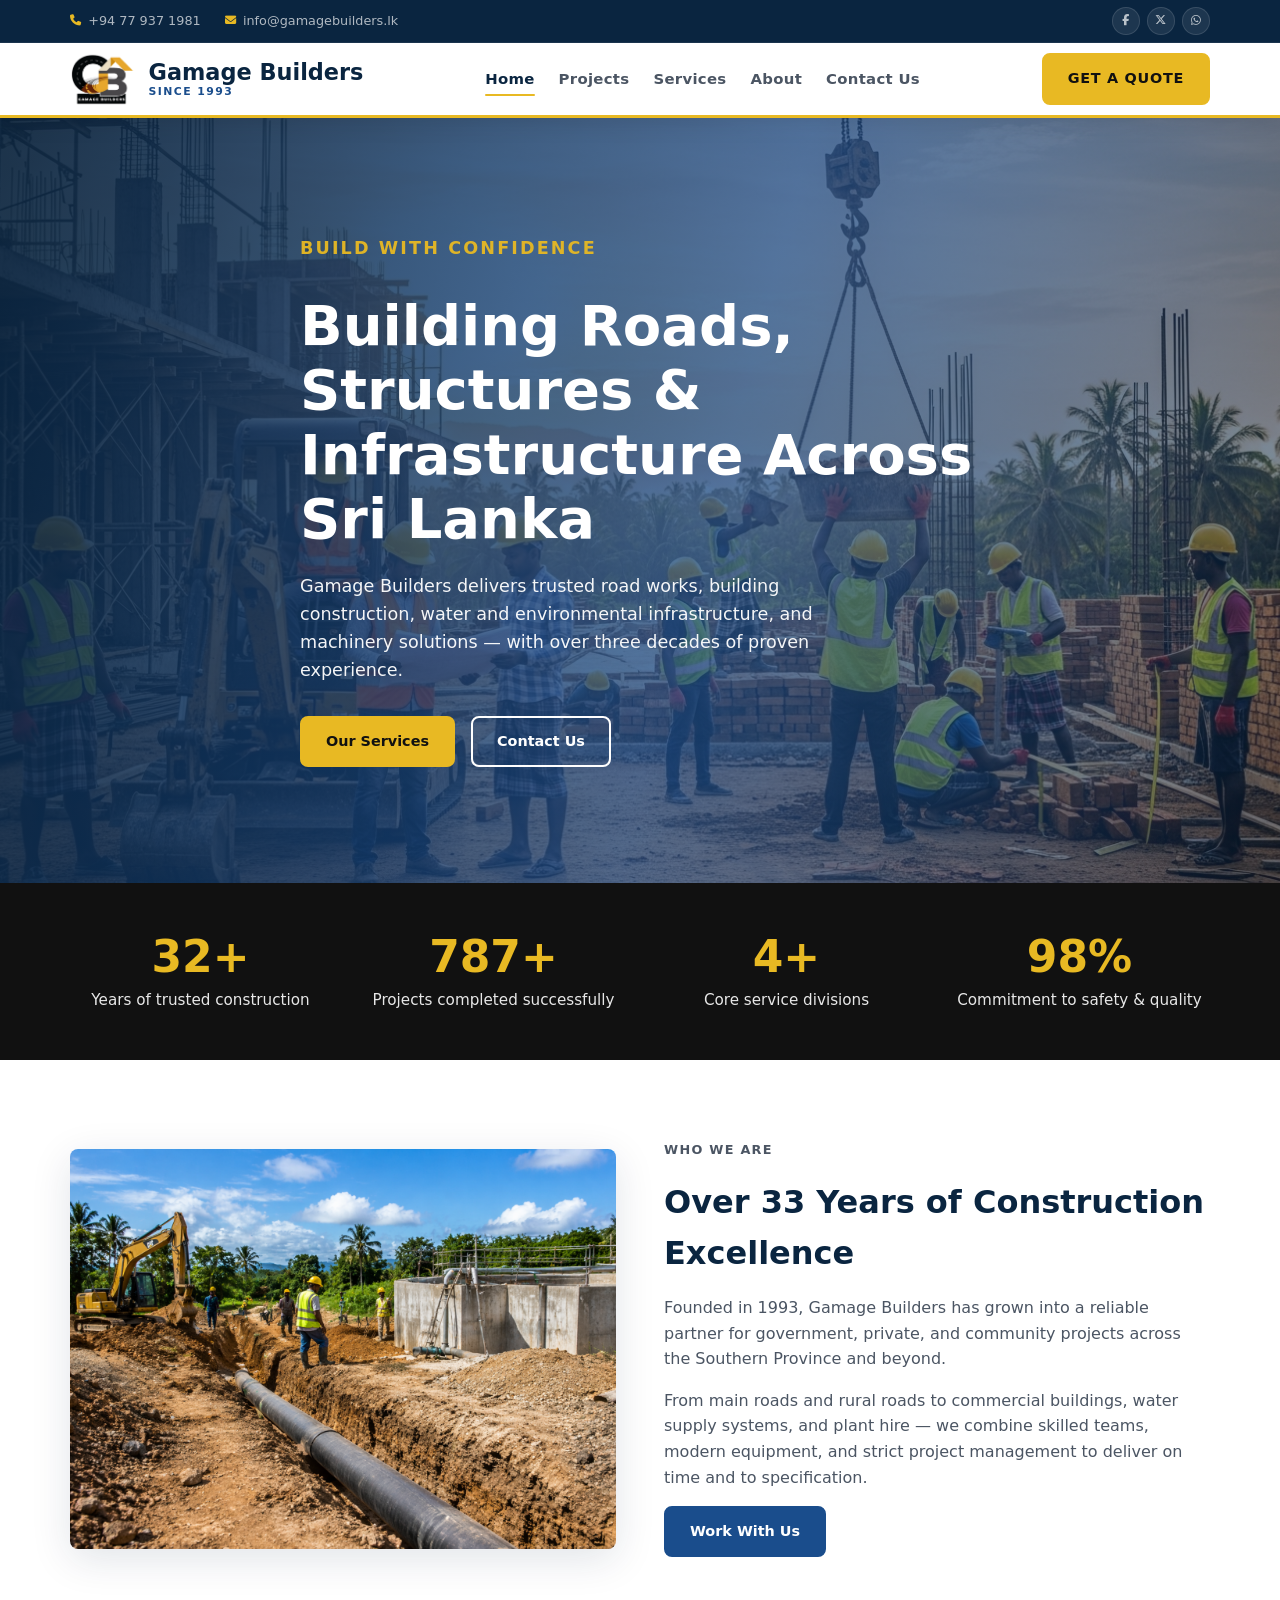
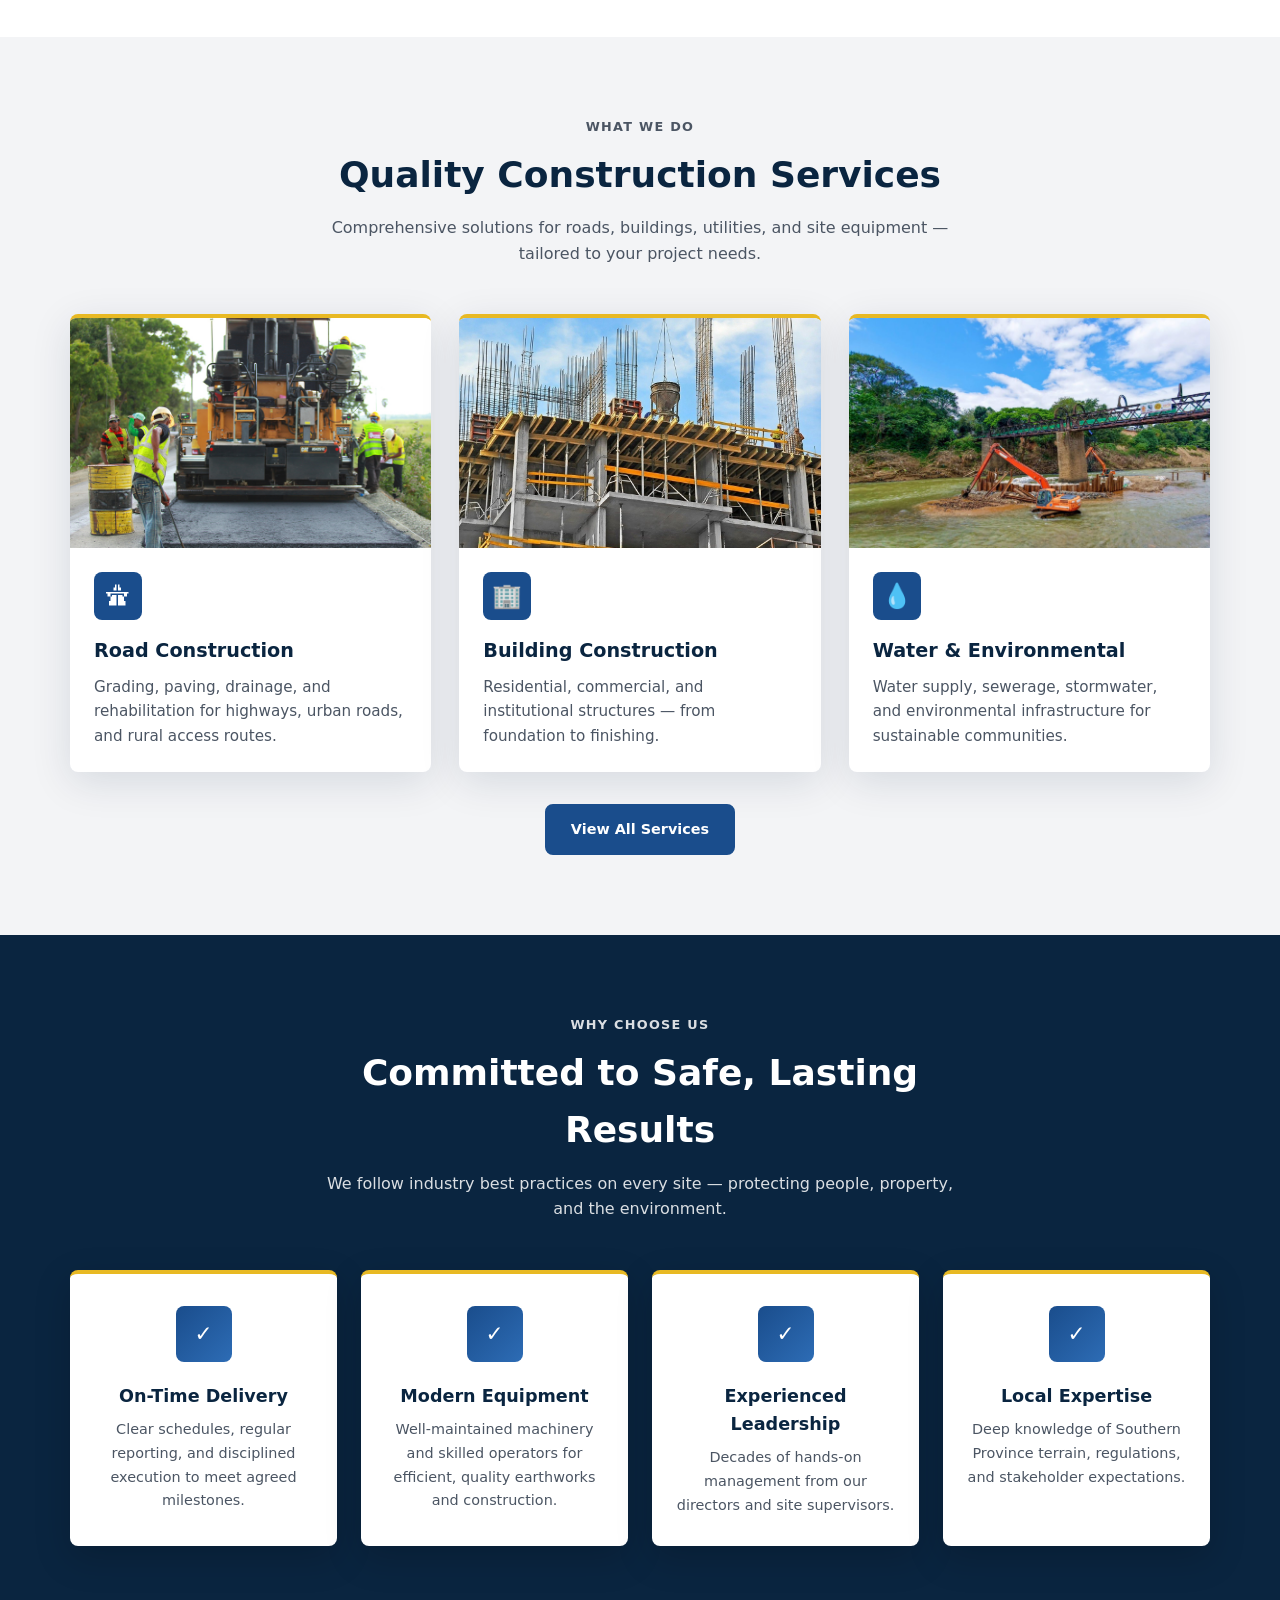
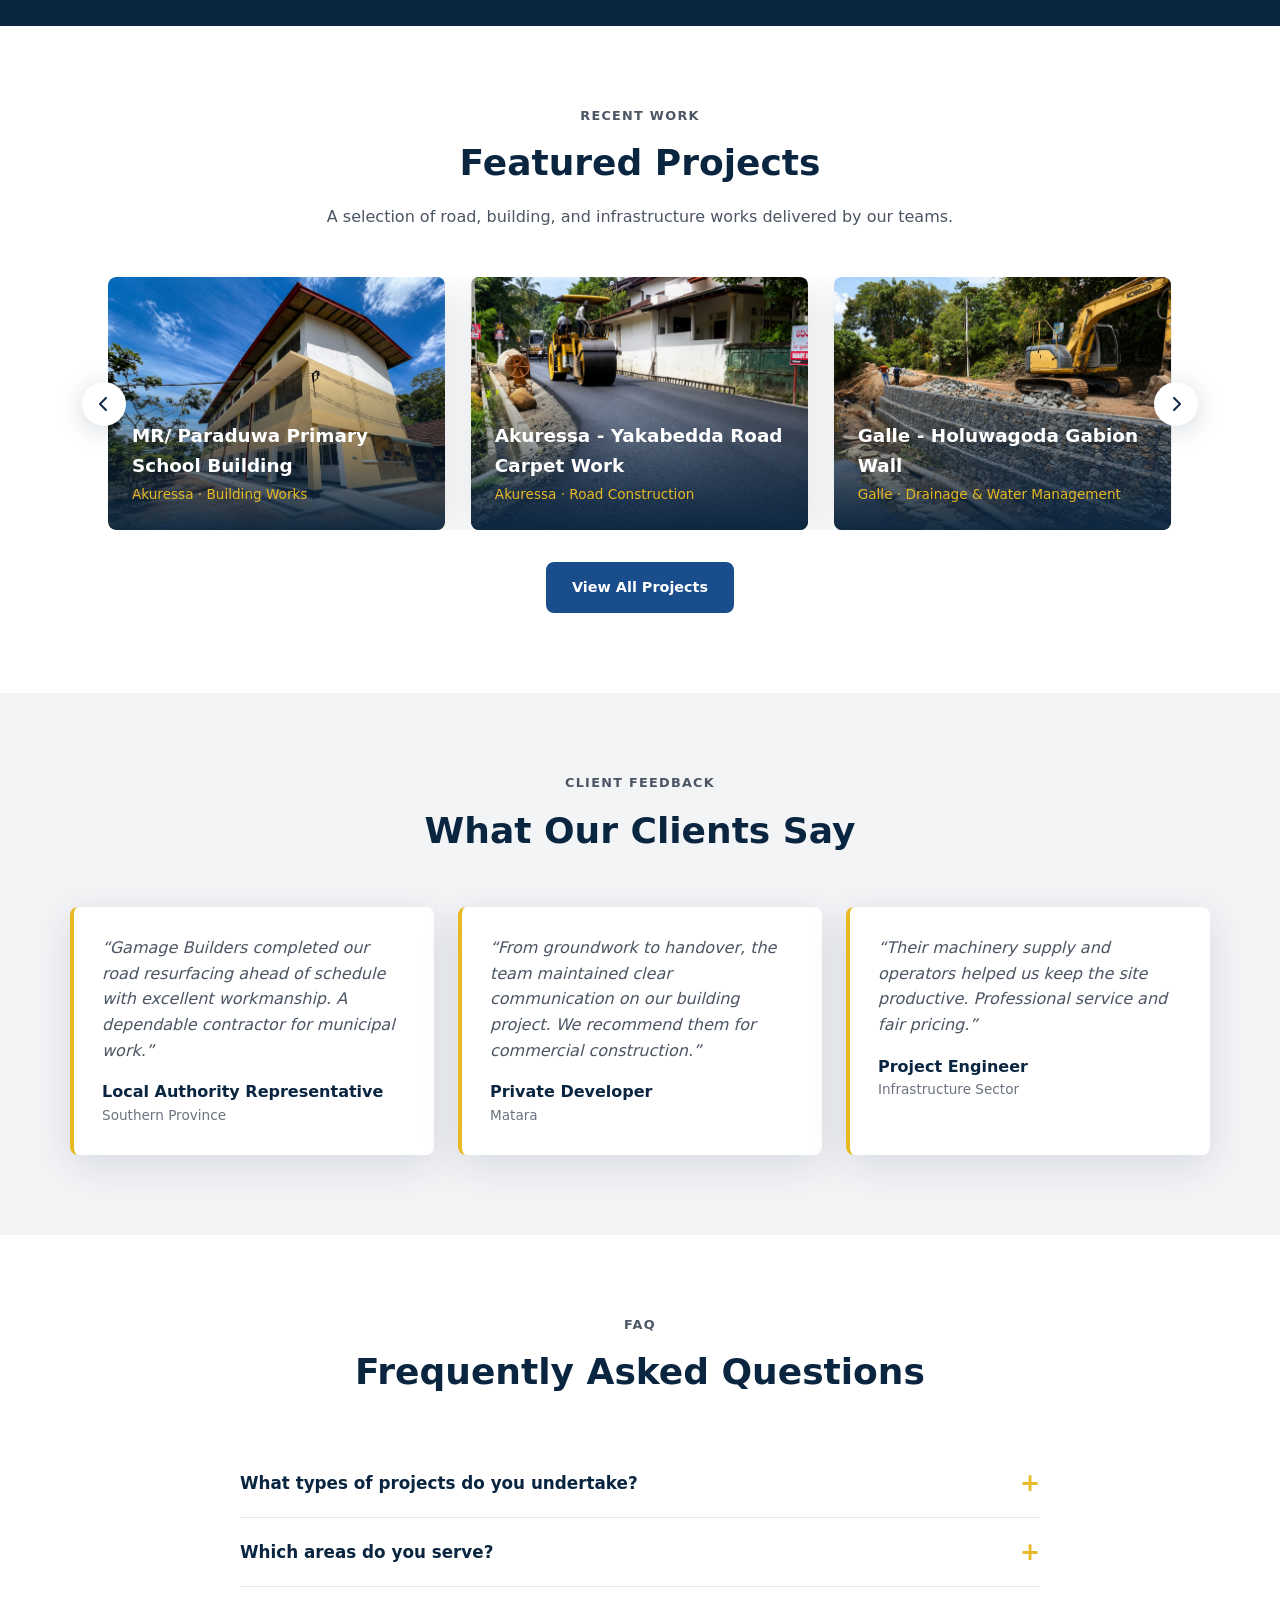
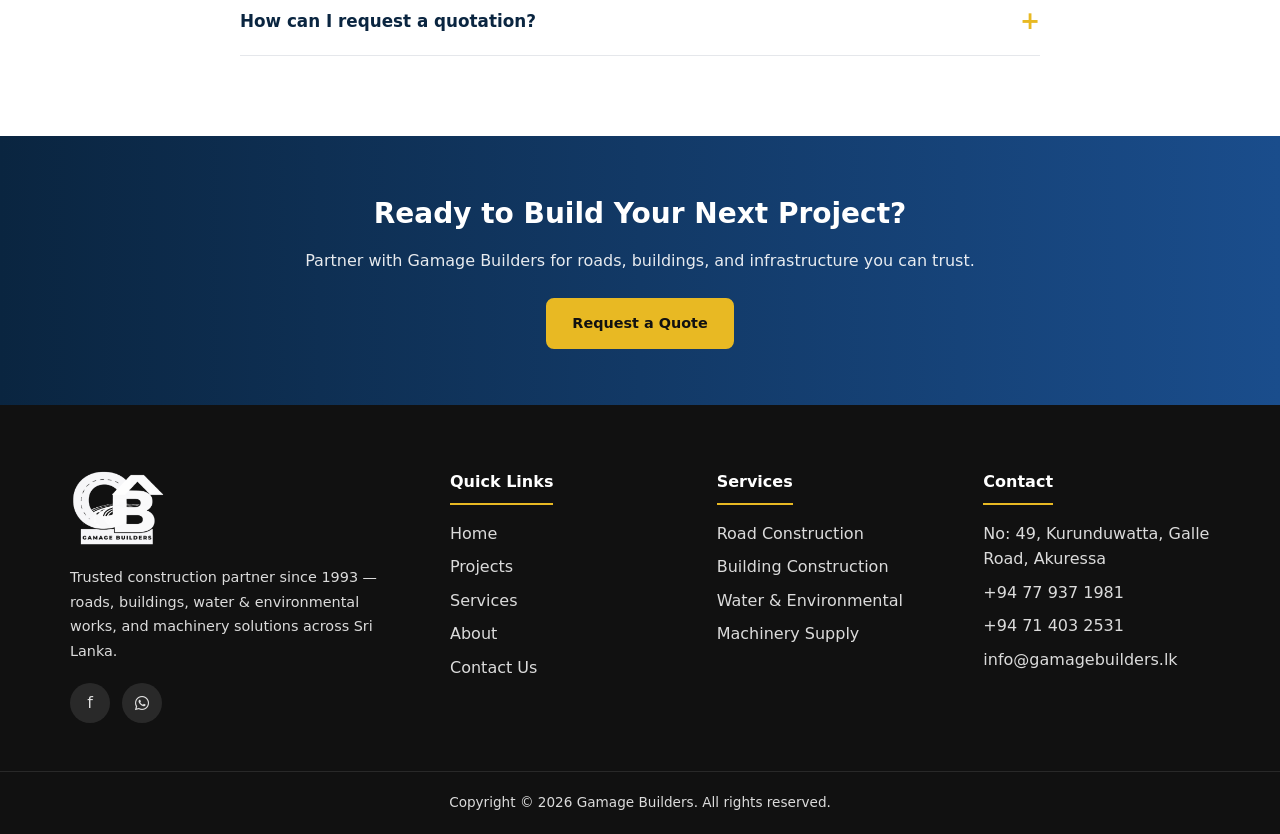
==== commit f2ef1f3a: "Update index.html" ====
--- a/index.html
+++ b/index.html
@@ -3,8 +3,16 @@
 <head>
   <meta charset="UTF-8">
   <meta name="viewport" content="width=device-width, initial-scale=1.0">
-  <meta name="description" content="Gamage Builders — Road, building, water & environmental construction, and machinery supply in Southern Sri Lanka since 1993.">
-  <title>Home | Gamage Builders</title>
+  <meta name="description" content="Gamage Builders is a leading construction company in Sri Lanka offering road construction, building construction, water infrastructure, and machinery services since 1993.">
+  <meta name="keywords" content="Gamage Builders, Gamage Construction, construction company Sri Lanka, road construction Sri Lanka, building contractors Sri Lanka">
+  <meta property="og:title" content="Gamage Builders | Construction Company Sri Lanka">
+  <meta property="og:description" content="Trusted construction company in Sri Lanka since 1993. Experts in road, building, and infrastructure construction.">
+  <meta property="og:type" content="website">
+  <meta property="og:url" content="https://gamagebuilders.lk">
+  <meta property="og:image" content="https://gamagebuilders.lk/images/Company_Logo.png">
+  <meta property="og:site_name" content="Gamage Builders">
+  <link rel="canonical" href="https://gamagebuilders.lk">
+  <title>Gamage Builders | Construction Company in Sri Lanka Since 1993</title>
   <link rel="stylesheet" href="css/style.css">
   <link rel="stylesheet" href="https://cdnjs.cloudflare.com/ajax/libs/font-awesome/6.5.0/css/all.min.css">
   <link rel="icon" href="images/logo.svg" type="image/svg+xml">
